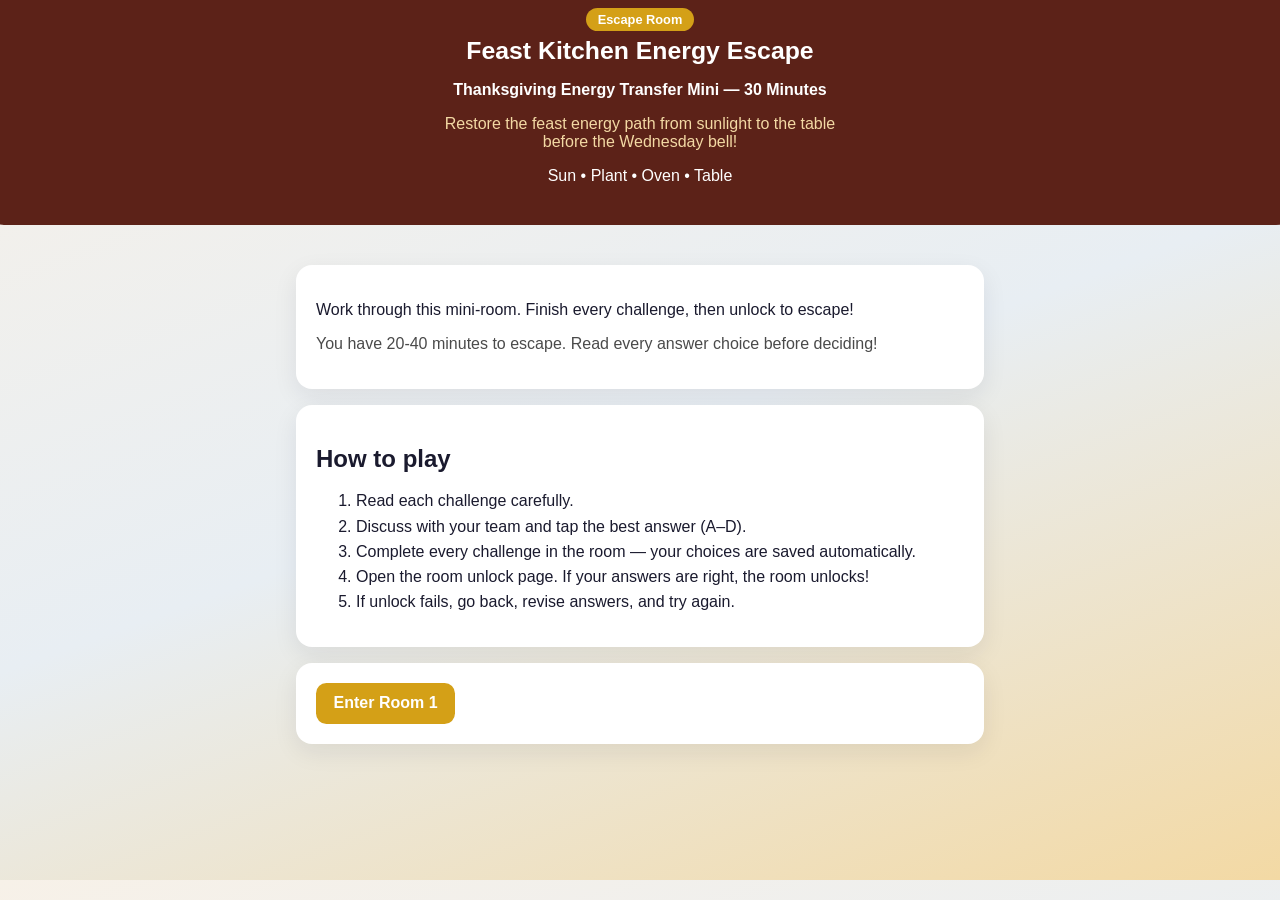
==== index.html @ 895d86cf "Publish student site for GitHub Pages." ====
<!DOCTYPE html>
<html lang="en">
<head>
  <meta charset="utf-8">
  <meta name="viewport" content="width=device-width, initial-scale=1">
  <title>Thanksgiving Energy Transfer Mini — 30 Minutes</title>
  <link rel="stylesheet" href="./assets/styles.css">
</head>
<body>

<header class="hero">
  <div class="badge"> Escape Room</div>
  <h1>Feast Kitchen Energy Escape</h1>
  <p><strong>Thanksgiving Energy Transfer Mini — 30 Minutes</strong></p>
  <p class="tagline">Restore the feast energy path from sunlight to the table
before the Wednesday bell!</p>
  <p>Sun  •  Plant  •  Oven  •  Table</p>
</header>
<main class="wrap">
  <div class="card">
    <p>Work through this mini-room. Finish every challenge, then unlock to escape!</p>
    <p class="muted">You have 20-40 minutes to escape. Read every answer choice before deciding!</p>
  </div>
  <div class="card">
    <h2>How to play</h2>
    <ol class="how-to"><li>Read each challenge carefully.</li><li>Discuss with your team and tap the best answer (A–D).</li><li>Complete every challenge in the room — your choices are saved automatically.</li><li>Open the room unlock page. If your answers are right, the room unlocks!</li><li>If unlock fails, go back, revise answers, and try again.</li></ol>
  </div>
  <div class="card">
    <a class="btn accent" href="room1/index.html">Enter Room 1</a>
  </div>
</main>

<script src="./assets/room.js"></script>
</body>
</html>
---- assets/styles.css ----
:root {
  --primary-dark: #5C2218;
  --primary: #8B2E2E;
  --primary-light: #F3D9A4;
  --accent: #D4A017;
  --accent2: #2D6A4F;
  --success: #3BB273;
  --bg-light: #F7F1E8;
  --bg-white: #FFFFFF;
  --text-dark: #1A1A2E;
  --text-medium: #4A4A4A;
  --room1: #8B2E2E;
  --room2: #D4A017;
  --room3: #2D6A4F;
  --room4: #5C2218;
}

*, *::before, *::after { box-sizing: border-box; }
body {
  margin: 0;
  font-family: "Trebuchet MS", "Segoe UI", sans-serif;
  background: linear-gradient(160deg, var(--bg-light), #e8eef3 50%, var(--primary-light));
  color: var(--text-dark);
  min-height: 100vh;
  overflow-x: hidden;
}
a { color: var(--primary); }
.wrap {
  max-width: 720px;
  margin: 0 auto;
  padding: 1.25rem 1rem 3rem;
}
.hero {
  background: var(--primary-dark);
  color: var(--bg-white);
  border-radius: 0 0 1.25rem 1.25rem;
  padding: 1.75rem 1.25rem 1.5rem;
  text-align: center;
  margin: -1.25rem -1rem 1.25rem;
}
.hero h1 { margin: 0.35rem 0; font-size: 1.55rem; }
.hero .tagline { color: var(--primary-light); white-space: pre-line; }
.badge {
  display: inline-block;
  background: var(--accent);
  color: var(--bg-white);
  padding: 0.25rem 0.75rem;
  border-radius: 999px;
  font-size: 0.8rem;
  font-weight: 700;
}
.card {
  background: var(--bg-white);
  border-radius: 1rem;
  padding: 1.25rem;
  box-shadow: 0 8px 24px rgba(26, 26, 46, 0.08);
  margin-bottom: 1rem;
}
.card.enter {
  animation: enter 0.28s ease-out;
}
@keyframes enter {
  from { opacity: 0; transform: translateY(10px); }
  to { opacity: 1; transform: translateY(0); }
}
.room-banner {
  color: var(--bg-white);
  border-radius: 1rem;
  padding: 1rem 1.1rem;
  margin-bottom: 1rem;
}
.room-banner h2 { margin: 0.2rem 0; }
.room-scene, .celebrate-scene, .final-scene {
  margin: 0 0 1rem;
  border-radius: 1rem;
  overflow: hidden;
  box-shadow: 0 8px 24px rgba(26, 26, 46, 0.1);
  max-width: 100%;
  width: 100%;
}
.room-scene img, .celebrate-scene img, .final-scene img {
  display: block;
  width: 100%;
  max-width: 100%;
  height: auto;
  max-height: 220px;
  object-fit: cover;
  object-position: center;
}
.celebrate-scene {
  max-width: 360px;
  margin-left: auto;
  margin-right: auto;
}
.celebrate-scene img { max-height: 200px; }
.final-scene {
  max-width: 520px;
  margin-left: auto;
  margin-right: auto;
}
.final-scene img { max-height: 200px; }
/* Force a square playback box — some Grok exports ship a bad tkhd matrix */
.celebrate-scene video, .final-scene video {
  display: block;
  width: 100%;
  max-width: 100%;
  aspect-ratio: 1 / 1;
  height: auto;
  max-height: 280px;
  object-fit: cover;
  object-position: center;
  background: #0f172a;
}
[data-final-win] {
  text-align: center;
  overflow: hidden;
}
.celebrate-scene[hidden] { display: none !important; }
.lock-panel.success .celebrate-scene:not([hidden]),
.final-beat.success .final-scene {
  animation: enter 0.35s ease-out;
}
@media (prefers-reduced-motion: reduce) {
  .lock-panel.success .celebrate-scene:not([hidden]),
  .final-beat.success .final-scene { animation: none; }
}
.progress {
  display: flex;
  gap: 0.4rem;
  flex-wrap: wrap;
  margin: 0.75rem 0 0;
}
.progress .dot {
  width: 0.85rem;
  height: 0.85rem;
  border-radius: 50%;
  background: rgba(255,255,255,0.35);
  border: 2px solid rgba(255,255,255,0.7);
  transition: background 0.2s, transform 0.2s;
}
.progress .dot.filled { background: var(--accent); transform: scale(1.1); }
.progress .dot.current { box-shadow: 0 0 0 3px rgba(241, 143, 1, 0.45); }
.choices { display: grid; gap: 0.65rem; margin-top: 1rem; }
.choice {
  appearance: none;
  border: 2px solid transparent;
  border-radius: 0.75rem;
  padding: 0.85rem 1rem;
  text-align: left;
  font: inherit;
  color: var(--bg-white);
  cursor: pointer;
  transition: transform 0.15s ease, box-shadow 0.15s ease, filter 0.15s;
}
.choice:nth-child(1) { background: var(--room1); }
.choice:nth-child(2) { background: var(--room2); }
.choice:nth-child(3) { background: var(--room3); }
.choice:nth-child(4) { background: var(--accent2); }
.choice:hover { filter: brightness(1.05); }
.choice.selected {
  transform: scale(1.03);
  box-shadow: 0 0 0 3px var(--accent);
  border-color: var(--bg-white);
}
.nav {
  display: flex;
  justify-content: space-between;
  gap: 0.75rem;
  margin-top: 1.25rem;
  flex-wrap: wrap;
}
.btn {
  display: inline-block;
  background: var(--primary);
  color: var(--bg-white);
  text-decoration: none;
  border: none;
  border-radius: 0.65rem;
  padding: 0.7rem 1.1rem;
  font: inherit;
  font-weight: 700;
  cursor: pointer;
}
.btn.accent { background: var(--accent); }
.btn.success { background: var(--success); }
.btn:disabled { opacity: 0.45; cursor: not-allowed; }
.muted { color: var(--text-medium); }
.lock-panel {
  text-align: center;
  padding: 1.5rem 1rem;
}
.lock-icon {
  font-size: 3rem;
  line-height: 1;
  display: inline-block;
  transition: transform 0.4s ease;
}
.lock-panel.success .lock-icon { transform: rotate(-20deg) scale(1.1); }
.lock-panel.fail {
  animation: shake 0.4s ease;
}
@keyframes shake {
  0%, 100% { transform: translateX(0); }
  20% { transform: translateX(-8px); }
  40% { transform: translateX(8px); }
  60% { transform: translateX(-6px); }
  80% { transform: translateX(6px); }
}
.msg { min-height: 1.5rem; margin: 0.75rem 0; font-weight: 700; }
.msg.ok { color: var(--success); }
.msg.bad { color: var(--accent2); }
.room-code {
  font-size: 2rem;
  letter-spacing: 0.2em;
  font-weight: 800;
  color: var(--accent);
  margin: 0.5rem 0 1rem;
  opacity: 0;
}
.lock-panel.success .room-code {
  animation: countin 0.6s ease forwards;
}
@keyframes countin {
  from { opacity: 0; transform: scale(0.8); }
  to { opacity: 1; transform: scale(1); }
}
.confetti {
  pointer-events: none;
  position: fixed;
  inset: 0;
  overflow: hidden;
  z-index: 20;
}
.confetti i {
  position: absolute;
  top: -10px;
  width: 8px;
  height: 12px;
  opacity: 0;
  animation: fall 1s ease-out forwards;
}
@keyframes fall {
  0% { opacity: 1; transform: translateY(0) rotate(0); }
  100% { opacity: 0; transform: translateY(100vh) rotate(540deg); }
}
.continue-wrap { display: none; margin-top: 1rem; }
.lock-panel.success .continue-wrap { display: block; }
.final-beat.success .card { animation: enter 0.5s ease; }
.how-to li { margin: 0.45rem 0; }
.meta { font-size: 0.85rem; color: var(--text-medium); margin-bottom: 0.5rem; }
@media (prefers-reduced-motion: reduce) {
  .card.enter, .lock-panel.fail, .lock-panel.success .room-code,
  .final-beat.success .card, .confetti i { animation: none !important; }
  .choice.selected { transform: none; }
  .lock-panel.success .room-code { opacity: 1; }
}
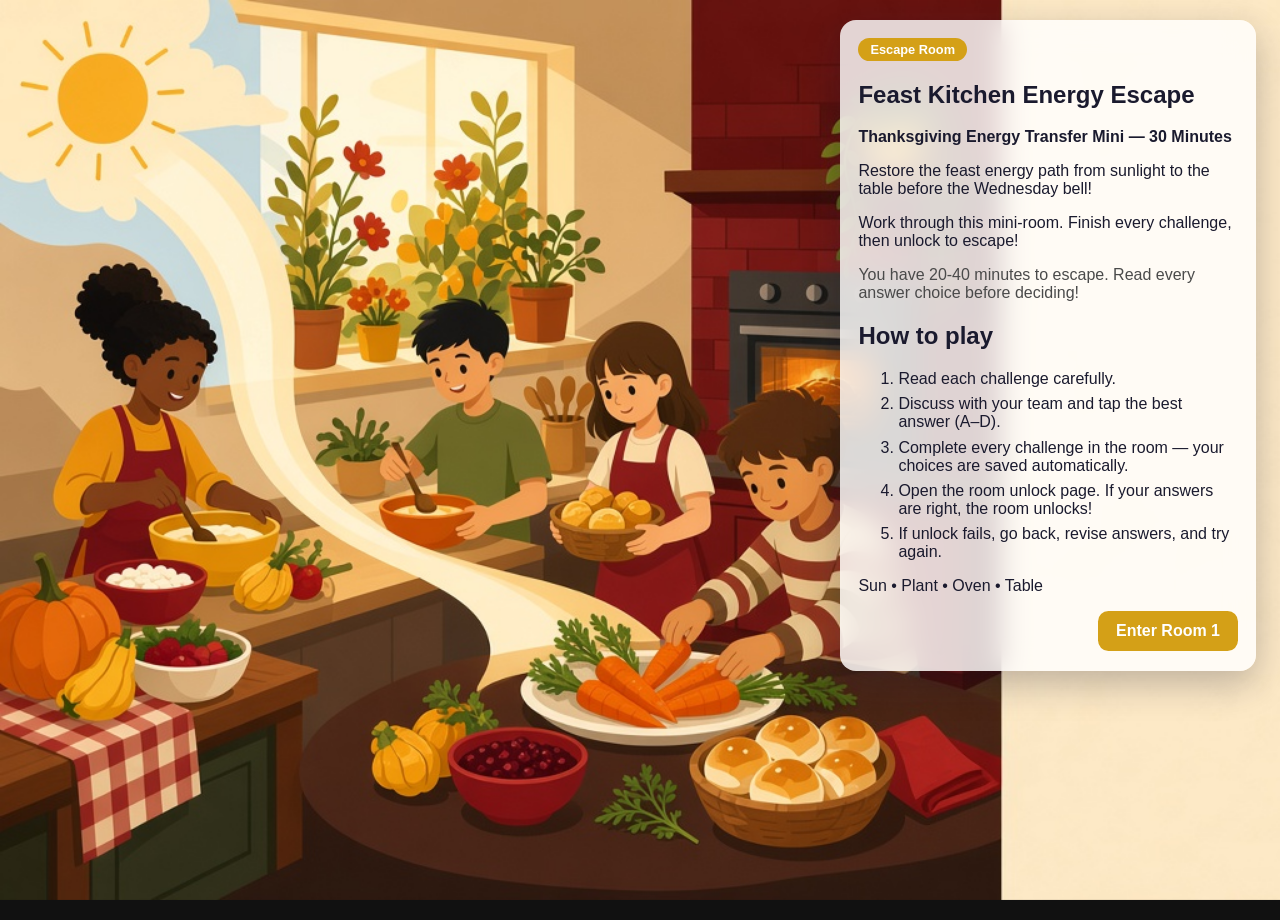
==== commit 2dfd330a: "Publish the overlay student site for Feast Kitchen Energy Escape. Co-authored-by: Cursor <cursoragen" ====
--- a/index.html
+++ b/index.html
@@ -6,29 +6,24 @@
   <title>Thanksgiving Energy Transfer Mini — 30 Minutes</title>
   <link rel="stylesheet" href="./assets/styles.css">
 </head>
-<body>
+<body class="scene-overlay">
 
-<header class="hero">
+<div class="scene-bg" style="background-image:url('assets/hero_wide.png')" data-locked-src="assets/hero_wide.png"></div>
+<aside class="scene-pane">
+
   <div class="badge"> Escape Room</div>
   <h1>Feast Kitchen Energy Escape</h1>
   <p><strong>Thanksgiving Energy Transfer Mini — 30 Minutes</strong></p>
-  <p class="tagline">Restore the feast energy path from sunlight to the table
+  <p>Restore the feast energy path from sunlight to the table
 before the Wednesday bell!</p>
+  <p>Work through this mini-room. Finish every challenge, then unlock to escape!</p>
+  <p class="muted">You have 20-40 minutes to escape. Read every answer choice before deciding!</p>
+  <h2>How to play</h2>
+  <ol class="how-to"><li>Read each challenge carefully.</li><li>Discuss with your team and tap the best answer (A–D).</li><li>Complete every challenge in the room — your choices are saved automatically.</li><li>Open the room unlock page. If your answers are right, the room unlocks!</li><li>If unlock fails, go back, revise answers, and try again.</li></ol>
   <p>Sun  •  Plant  •  Oven  •  Table</p>
-</header>
-<main class="wrap">
-  <div class="card">
-    <p>Work through this mini-room. Finish every challenge, then unlock to escape!</p>
-    <p class="muted">You have 20-40 minutes to escape. Read every answer choice before deciding!</p>
-  </div>
-  <div class="card">
-    <h2>How to play</h2>
-    <ol class="how-to"><li>Read each challenge carefully.</li><li>Discuss with your team and tap the best answer (A–D).</li><li>Complete every challenge in the room — your choices are saved automatically.</li><li>Open the room unlock page. If your answers are right, the room unlocks!</li><li>If unlock fails, go back, revise answers, and try again.</li></ol>
-  </div>
-  <div class="card">
-    <a class="btn accent" href="room1/index.html">Enter Room 1</a>
-  </div>
-</main>
+  <div class="nav"><span></span><a class="btn accent" href="room1/index.html">Enter Room 1</a></div>
+
+</aside>
 
 <script src="./assets/room.js"></script>
 </body>
--- a/assets/styles.css
+++ b/assets/styles.css
@@ -115,7 +115,7 @@
   text-align: center;
   overflow: hidden;
 }
-.celebrate-scene[hidden] { display: none !important; }
+.celebrate-scene[hidden], .final-scene[hidden] { display: none !important; }
 .lock-panel.success .celebrate-scene:not([hidden]),
 .final-beat.success .final-scene {
   animation: enter 0.35s ease-out;
@@ -254,3 +254,94 @@
   .choice.selected { transform: none; }
   .lock-panel.success .room-code { opacity: 1; }
 }
+
+body.scene-overlay {
+  background: #111;
+  min-height: 100vh;
+}
+body.scene-overlay .scene-bg {
+  position: fixed;
+  inset: 0;
+  background-size: cover;
+  background-position: left center;
+  background-repeat: no-repeat;
+  z-index: 0;
+}
+body.scene-overlay .scene-pane {
+  position: relative;
+  z-index: 1;
+  margin: 1.25rem 1.5rem 1.25rem auto;
+  width: min(26rem, 34vw);
+  max-height: calc(100vh - 2.5rem);
+  overflow: auto;
+  background: rgba(255, 255, 255, 0.82);
+  backdrop-filter: blur(14px);
+  -webkit-backdrop-filter: blur(14px);
+  border-radius: 1rem;
+  padding: 1.1rem 1.15rem 1.2rem;
+  box-shadow: 0 12px 36px rgba(26, 26, 46, 0.28);
+}
+body.scene-overlay .scene-pane .room-banner { margin-bottom: 0.75rem; }
+body.scene-overlay .scene-pane .nav { margin-top: 1rem; }
+@media (max-width: 899px) {
+  body.scene-overlay .scene-bg { background-position: center top; }
+  body.scene-overlay .scene-pane {
+    width: auto;
+    margin: 42vh 1rem 1.25rem;
+    max-height: none;
+  }
+}
+body.scene-overlay .scene-caption {
+  position: absolute;
+  left: 4%;
+  width: fit-content;
+  max-width: 50%;
+  bottom: 4%;
+  margin: 0;
+  padding: 0.45rem 0.7rem;
+  background: rgba(26, 26, 46, 0.72);
+  color: #E8C48A;
+  font-size: 1rem;
+  line-height: 1.3;
+  border-radius: 0.45rem;
+  pointer-events: none;
+  box-sizing: border-box;
+}
+body.scene-overlay .scene-pane .lock-panel {
+  background: transparent;
+  box-shadow: none;
+  text-align: left;
+  padding: 0;
+  max-width: none;
+}
+body.scene-overlay .scene-bg .celebrate-scene,
+body.scene-overlay .scene-bg .final-scene {
+  position: absolute;
+  inset: 0;
+  margin: 0 !important;
+  width: 100% !important;
+  height: 100% !important;
+  max-width: none !important;
+  max-height: none !important;
+  border-radius: 0 !important;
+  box-shadow: none !important;
+  overflow: hidden;
+  background: transparent;
+}
+body.scene-overlay .scene-bg .celebrate-scene img,
+body.scene-overlay .scene-bg .celebrate-scene video,
+body.scene-overlay .scene-bg .final-scene img,
+body.scene-overlay .scene-bg .final-scene video {
+  display: block;
+  width: 100% !important;
+  height: 100% !important;
+  min-width: 100%;
+  min-height: 100%;
+  max-width: none !important;
+  max-height: none !important;
+  aspect-ratio: unset !important;
+  object-fit: cover !important;
+  object-position: center;
+  border-radius: 0;
+  background: transparent !important;
+}
